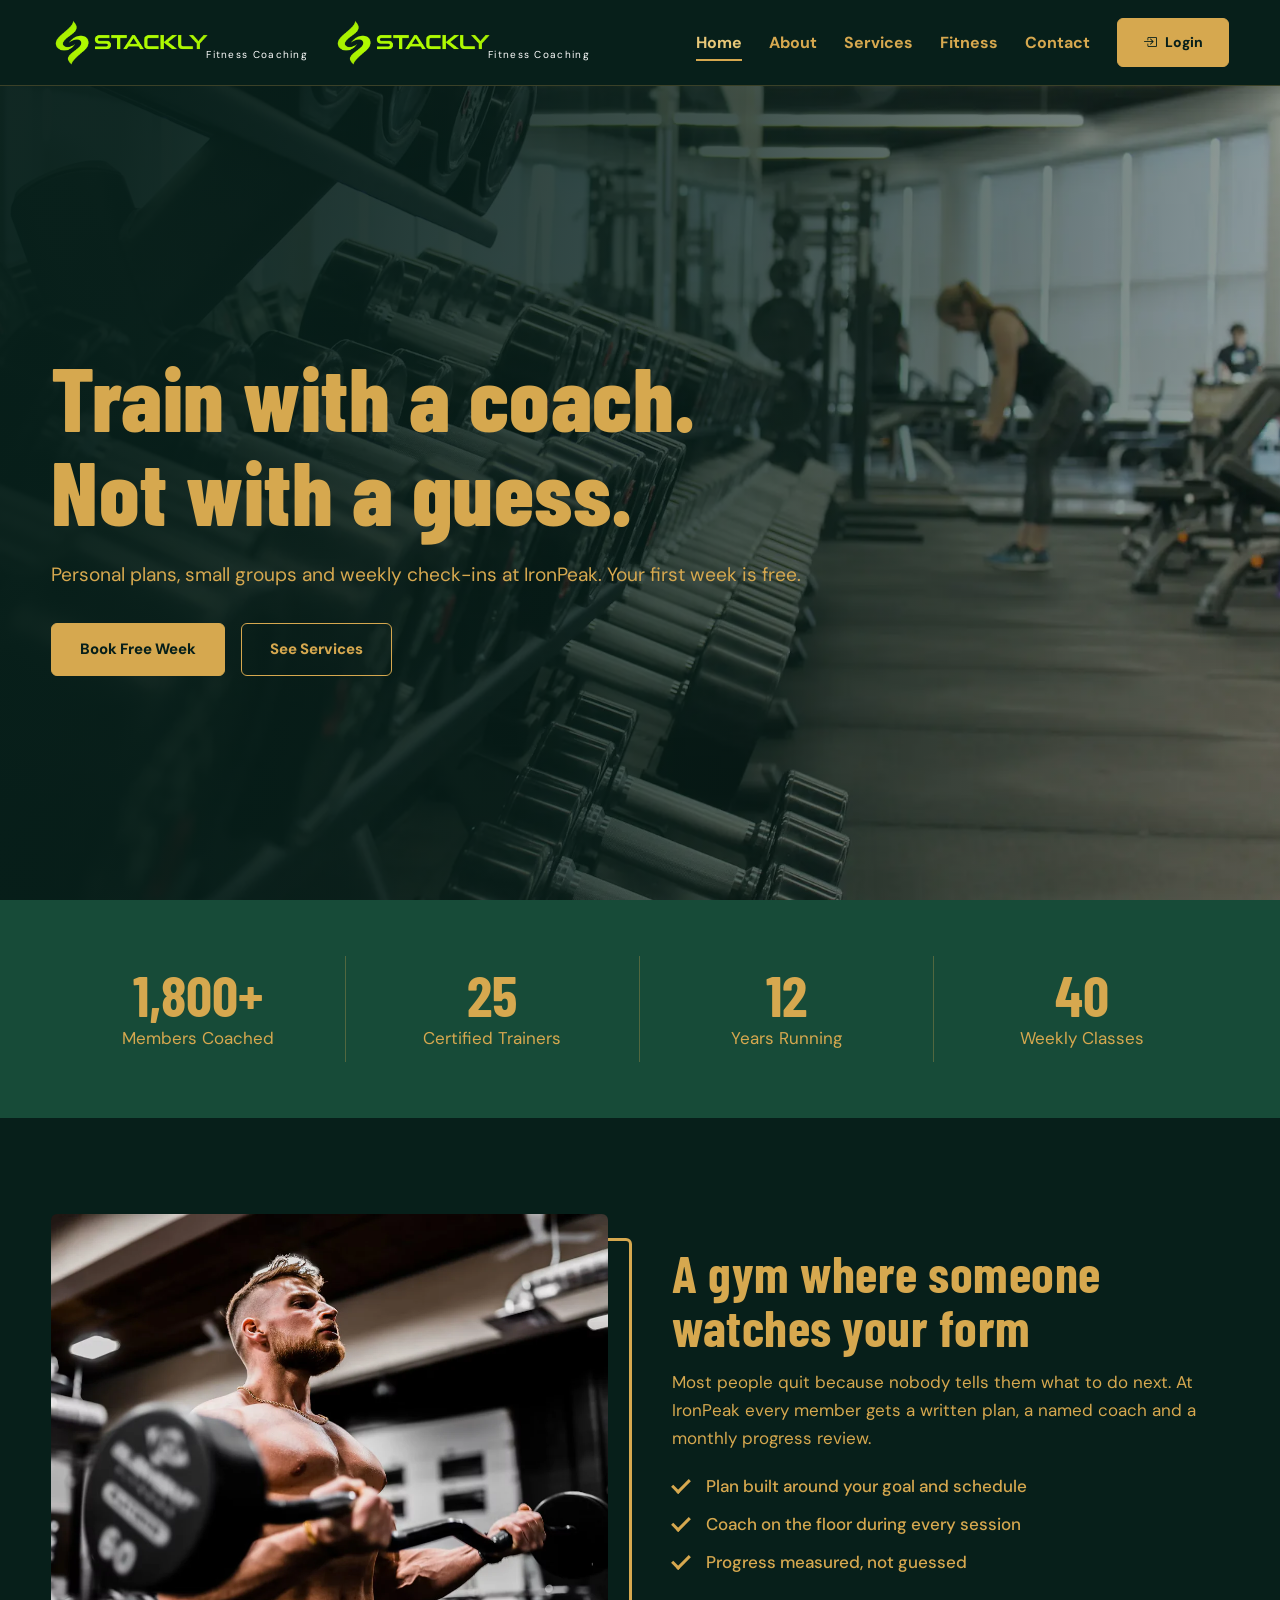
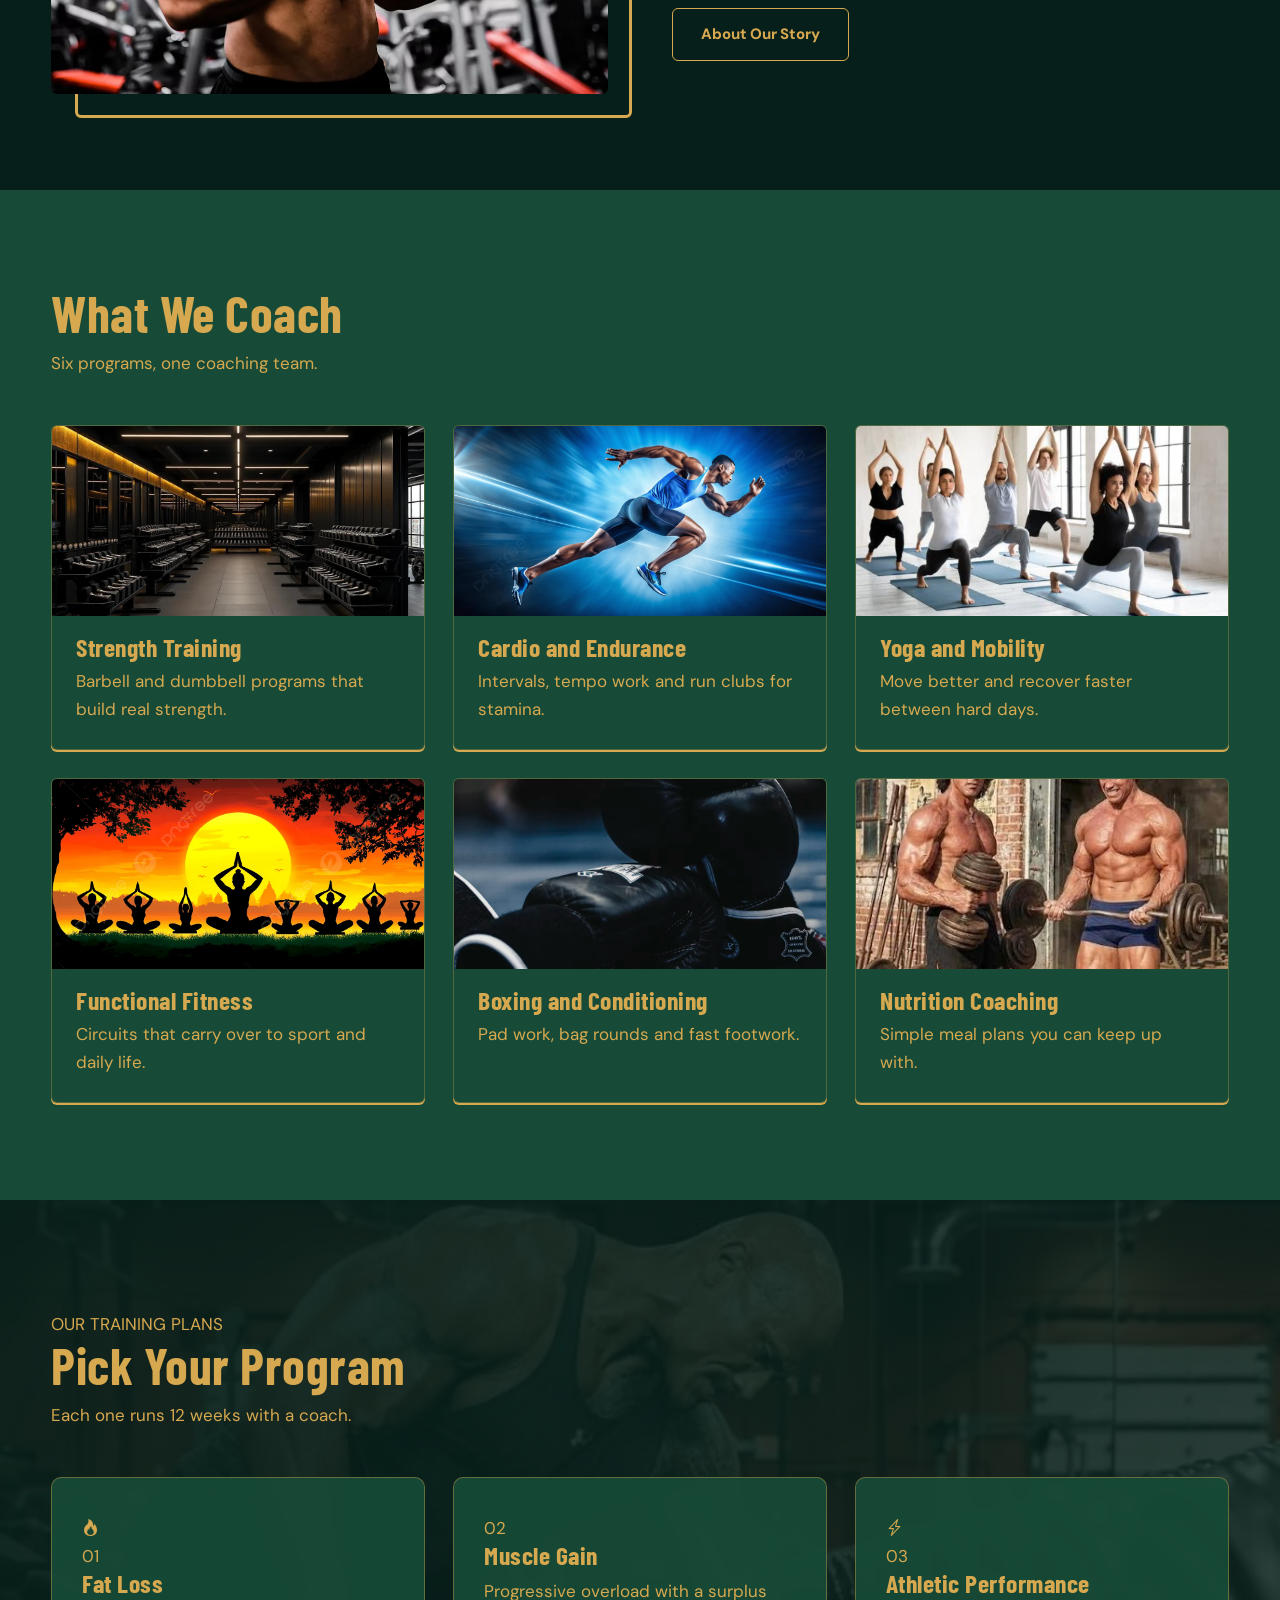
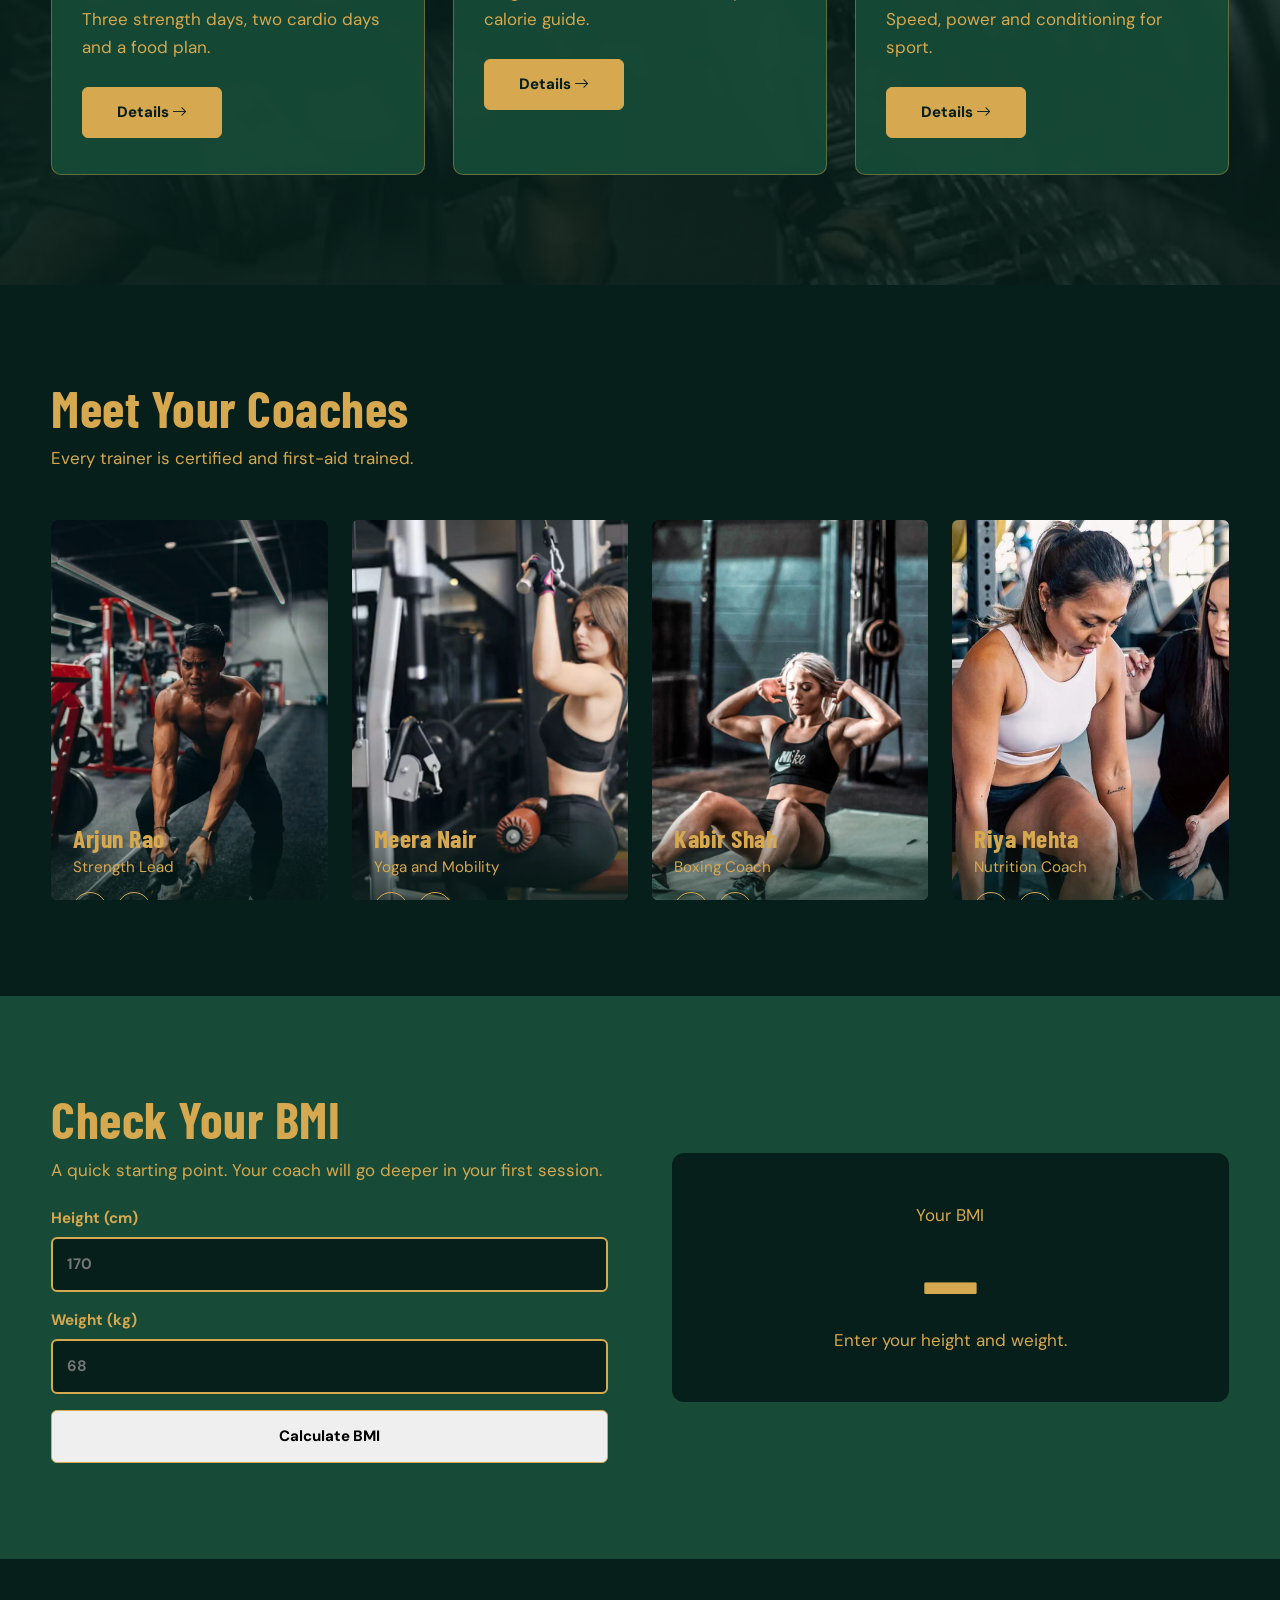
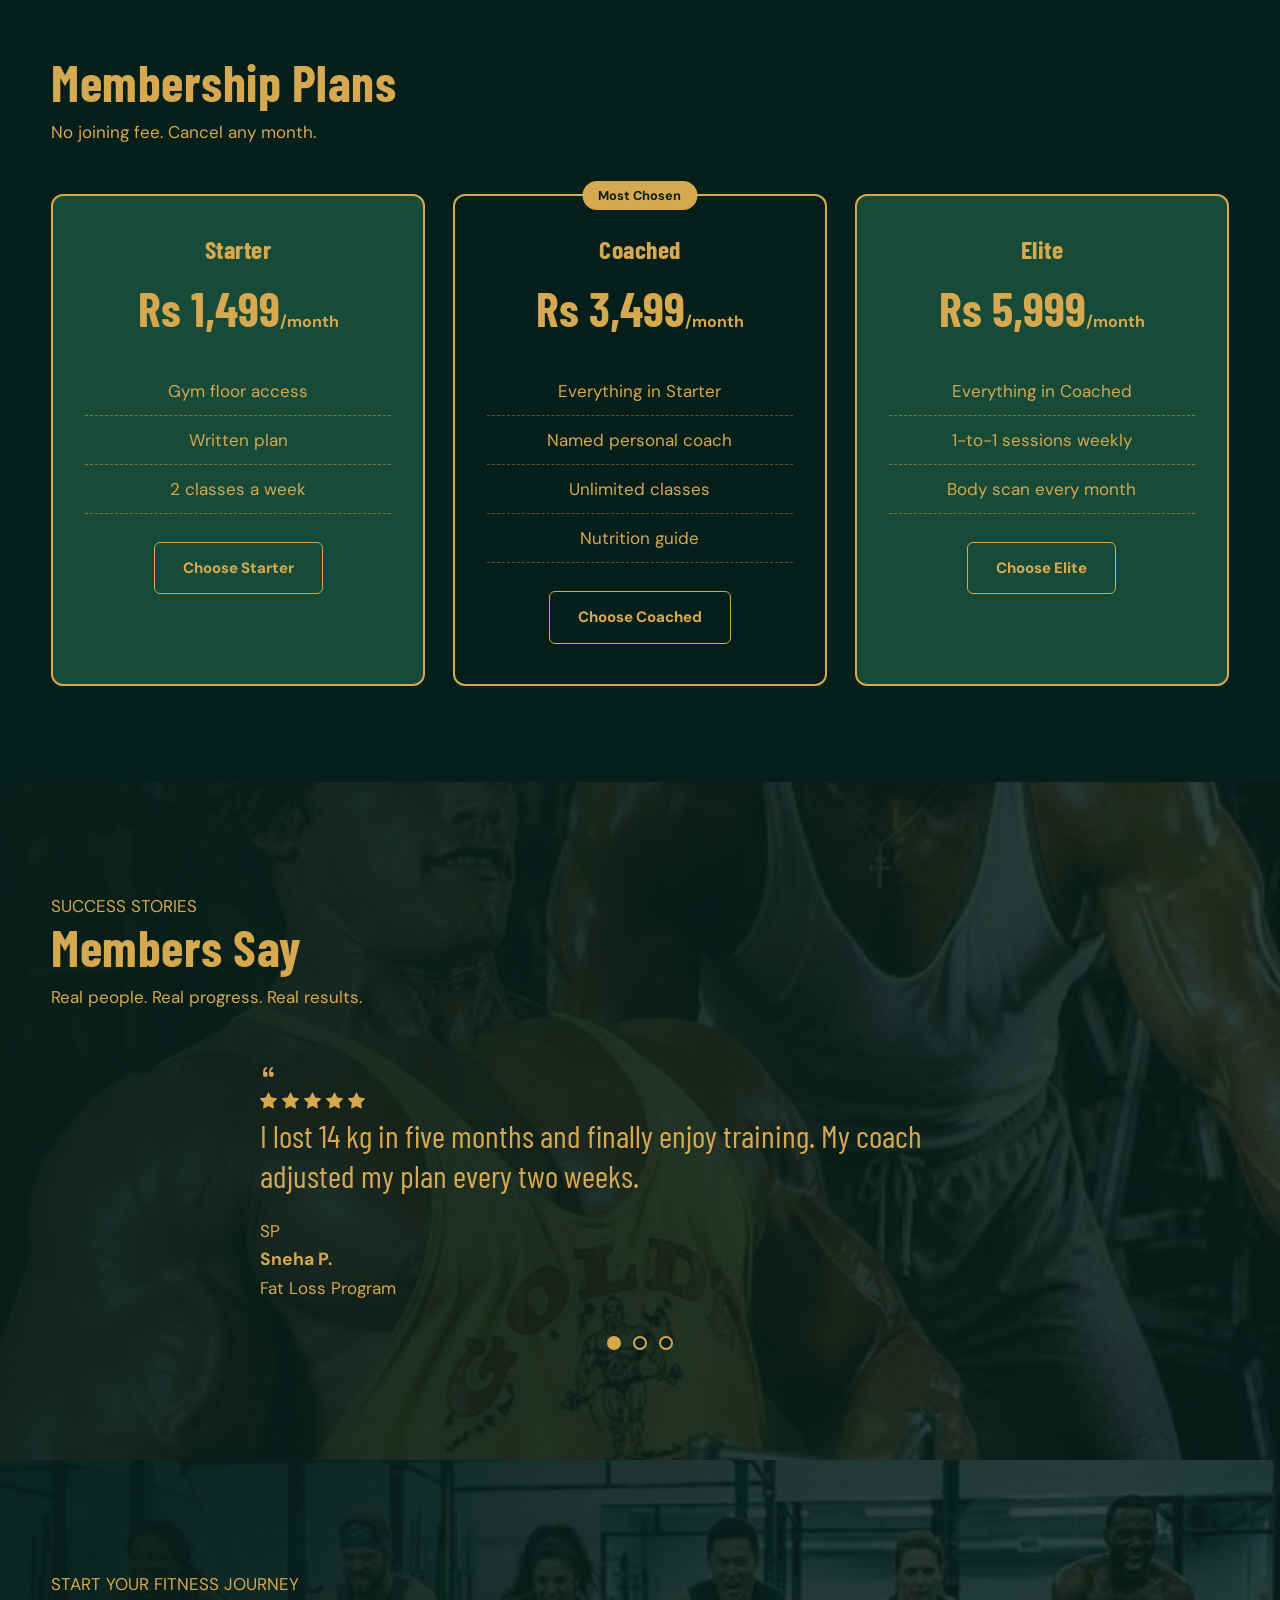
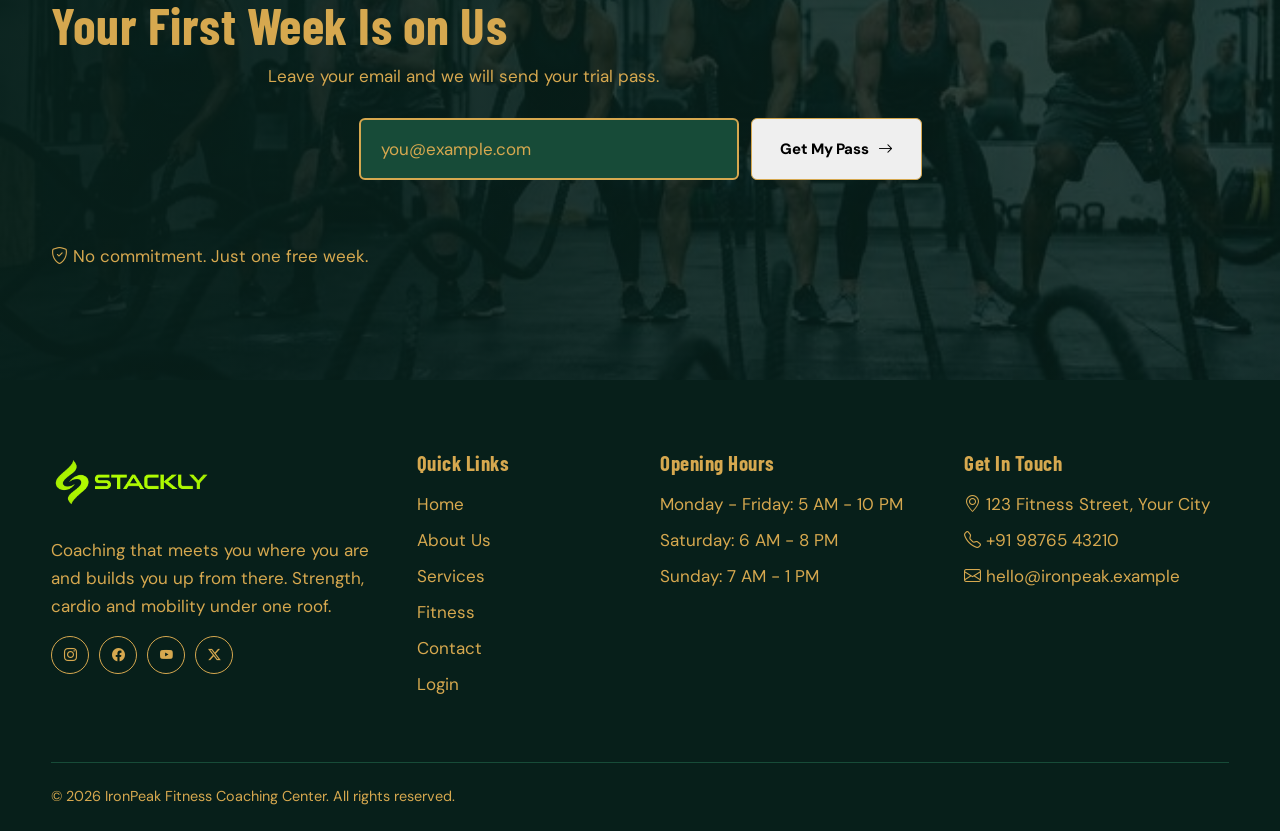
==== index.html @ 0406a581 "Add files via upload" ====
<!DOCTYPE html>
<html lang="en">
<head>
<meta charset="UTF-8">
<meta name="viewport" content="width=device-width, initial-scale=1.0">
<title>Home | IronPeak Fitness Coaching Center</title>
<link rel="preconnect" href="https://fonts.googleapis.com"><link rel="preconnect" href="https://fonts.gstatic.com" crossorigin>
<link href="https://fonts.googleapis.com/css2?family=Barlow+Condensed:wght@600;700;800&family=DM+Sans:wght@400;500;700&display=swap" rel="stylesheet">
<link rel="stylesheet" href="https://unpkg.com/aos@2.3.4/dist/aos.css">
<link rel="stylesheet" href="https://cdn.jsdelivr.net/npm/bootstrap-icons@1.11.3/font/bootstrap-icons.min.css">
<link rel="stylesheet" href="css/style.css">

</head>
<body class="">

<header class="site-header" id="header">
  <div class="container nav-wrap">

    <!-- Logo -->
    <a href="index.html" class="logo">
    <img src="assets/logo img1.webp" alt="IronPeak Logo">

      <small>Fitness Coaching</small>
    </a><a href="index.html" class="logo">
    <img src="assets/logo img1.webp" alt="IronPeak Logo">

      <small>Fitness Coaching</small>
    </a>

    <!-- Navigation Menu -->
    <nav class="main-nav" id="mainNav">
      <ul>
        <li><a href="index.html" class="active">Home</a></li>
        <li><a href="about.html">About</a></li>
        <li><a href="services.html">Services</a></li>
        <li><a href="fitness.html">Fitness</a></li>
        <li><a href="contact.html">Contact</a></li>
    

    <!-- Login Button -->
    <a href="login.html" class="btn btn-solid nav-cta">
      <i class="bi bi-box-arrow-in-right"></i>
      Login
    </a>
 </ul>
    </nav>
    <!-- Mobile Menu Button -->

<button class="burger" id="burger" aria-label="Open menu" aria-expanded="false">
    <span></span>
    <span></span>
    <span></span>
</button>


  </div>
</header>




<main>


<!-- 1. HERO SECTION -->
<section class="hero">
    <div class="container hero-inner">

        <h1 data-aos="fade-right">
            Train with a coach.<br>
            Not with a guess.
        </h1>

        <p data-aos="fade-right" data-aos-delay="150">
            Personal plans, small groups and weekly check-ins at IronPeak.
            Your first week is free.
        </p>

        <div class="btn-row" data-aos="fade-up" data-aos-delay="300">
            <a href="404.html" class="btn btn-solid">Book Free Week</a>
            <a href="services.html" class="btn btn-outline">See Services</a>
        </div>

    </div>
</section>



<!-- 2. STATS SECTION -->
<section class="stats">
    <div class="container stats-grid">

        <div data-aos="zoom-in">
            <b class="count" data-target="1800">0</b>
            <span>Members Coached</span>
        </div>

        <div data-aos="zoom-in" data-aos-delay="100">
            <b class="count" data-target="25">0</b>
            <span>Certified Trainers</span>
        </div>

        <div data-aos="zoom-in" data-aos-delay="200">
            <b class="count" data-target="12">0</b>
            <span>Years Running</span>
        </div>

        <div data-aos="zoom-in" data-aos-delay="300">
            <b class="count" data-target="40">0</b>
            <span>Weekly Classes</span>
        </div>

    </div>
</section>


<!-- 3. INTRO SECTION -->
<section class="intro section">
    <div class="container split">

        <div class="intro-img" data-aos="fade-right">
            <img src="assets/img2.webp"
                 alt="Coach guiding a member through a lift">
        </div>

        <div data-aos="fade-left">
            <h2>A gym where someone watches your form</h2>

            <p>
                Most people quit because nobody tells them what to do next.
                At IronPeak every member gets a written plan, a named coach
                and a monthly progress review.
            </p>

            <ul class="ticks">
                <li>Plan built around your goal and schedule</li>
                <li>Coach on the floor during every session</li>
                <li>Progress measured, not guessed</li>
            </ul>

            <a href="404.html" class="btn btn-pill">About Our Story</a>
        </div>

    </div>
</section>


<!-- 4. SERVICES SECTION -->
<section class="services-home section alt">
    <div class="container">

        <div class="head" data-aos="fade-up">
            <h2>What We Coach</h2>
            <p>Six programs, one coaching team.</p>
        </div>

        <div class="grid-3">

            <article class="svc" data-aos="flip-left">
                <img src="assets/img3.webp"
                     alt="Barbell training">
                <h3>Strength Training</h3>
                <p>Barbell and dumbbell programs that build real strength.</p>
            </article>

            <article class="svc" data-aos="flip-left" data-aos-delay="100">
                <img src="assets/img29.webp"
                     alt="Runner training">
                <h3>Cardio and Endurance</h3>
                <p>Intervals, tempo work and run clubs for stamina.</p>
            </article>

            <article class="svc" data-aos="flip-left" data-aos-delay="200">
                <img src="assets/img30.webp"
                     alt="Yoga class">
                <h3>Yoga and Mobility</h3>
                <p>Move better and recover faster between hard days.</p>
            </article>

            <article class="svc" data-aos="flip-left">
                <img src="assets/img31.webp"
                     alt="Functional training">
                <h3>Functional Fitness</h3>
                <p>Circuits that carry over to sport and daily life.</p>
            </article>

            <article class="svc" data-aos="flip-left" data-aos-delay="100">
                <img src="assets/img25.webp"
                     alt="Boxing training">
                <h3>Boxing and Conditioning</h3>
                <p>Pad work, bag rounds and fast footwork.</p>
            </article>

            <article class="svc" data-aos="flip-left" data-aos-delay="200">
                <img src="assets/img18.webp"
                     alt="Fitness coaching">
                <h3>Nutrition Coaching</h3>
                <p>Simple meal plans you can keep up with.</p>
            </article>

        </div>
    </div>
</section>


<!-- 5. PROGRAMS SECTION -->

<!-- ===== PROGRAMS SECTION ===== -->
<section class="programs section">

    <div class="container">

        <div class="head light" data-aos="fade-up">
            <span class="section-tag">OUR TRAINING PLANS</span>
            <h2>Pick Your Program</h2>
            <p>Each one runs 12 weeks with a coach.</p>
        </div>

        <div class="grid-3">

            <!-- Fat Loss -->
            <div class="glass" data-aos="fade-up">
                <div class="program-icon">
                    <i class="bi bi-fire"></i>
                </div>
                <span class="program-number">01</span>
                <h3>Fat Loss</h3>
                <p>
                    Three strength days, two cardio days and a food plan.
                </p>
                <a href="404.html" class="btn btn-skew">
                    Details <i class="bi bi-arrow-right"></i>
                </a>
            </div>

            <!-- Muscle Gain -->
            <div class="glass" data-aos="fade-up" data-aos-delay="150">
                <div class="program-icon">
                    <i class="bi bi-barbell"></i>
                </div>
                <span class="program-number">02</span>
                <h3>Muscle Gain</h3>
                <p>
                    Progressive overload with a surplus calorie guide.
                </p>
                <a href="404.html" class="btn btn-skew">
                    Details <i class="bi bi-arrow-right"></i>
                </a>
            </div>

            <!-- Athletic Performance -->
            <div class="glass" data-aos="fade-up" data-aos-delay="300">
                <div class="program-icon">
                    <i class="bi bi-lightning-charge"></i>
                </div>
                <span class="program-number">03</span>
                <h3>Athletic Performance</h3>
                <p>
                    Speed, power and conditioning for sport.
                </p>
                <a href="404.html" class="btn btn-skew">
                    Details <i class="bi bi-arrow-right"></i>
                </a>
            </div>

        </div>
    </div>
</section>



<!-- 6. TRAINERS SECTION -->
<section class="trainers section">
    <div class="container">

        <div class="head" data-aos="fade-up">
            <h2>Meet Your Coaches</h2>
            <p>Every trainer is certified and first-aid trained.</p>
        </div>

        <div class="grid-4">

            <div class="trainer" data-aos="zoom-in-up">
                <img src="assets/img26.webp"
                     alt="Coach Arjun">
                <div class="t-info">
                    <h3>Arjun Rao</h3>
                    <span>Strength Lead</span>
                    <div class="t-soc">
                        <a href="404.html" aria-label="Arjun Instagram">IG</a>
                        <a href="404.html" aria-label="Arjun Facebook">FB</a>
                    </div>
                </div>
            </div>

            <div class="trainer" data-aos="zoom-in-up" data-aos-delay="100">
                <img src="assets/img27.webp"
                     alt="Coach Meera">
                <div class="t-info">
                    <h3>Meera Nair</h3>
                    <span>Yoga and Mobility</span>
                    <div class="t-soc">
                        <a href="404.html" aria-label="Meera Instagram">IG</a>
                        <a href="404.html" aria-label="Meera Facebook">FB</a>
                    </div>
                </div>
            </div>

            <div class="trainer" data-aos="zoom-in-up" data-aos-delay="200">
                <img src="assets/img28.webp"
                     alt="Coach Kabir">
                <div class="t-info">
                    <h3>Kabir Shah</h3>
                    <span>Boxing Coach</span>
                    <div class="t-soc">
                        <a href="404.html" aria-label="Kabir Instagram">IG</a>
                        <a href="404.html" aria-label="Kabir Facebook">FB</a>
                    </div>
                </div>
            </div>

            <div class="trainer" data-aos="zoom-in-up" data-aos-delay="300">
                <img src="assets/img5.webp"
                     alt="Coach Riya">
                <div class="t-info">
                    <h3>Riya Mehta</h3>
                    <span>Nutrition Coach</span>
                    <div class="t-soc">
                        <a href="404.html" aria-label="Riya Instagram">IG</a>
                        <a href="404.html" aria-label="Riya Facebook">FB</a>
                    </div>
                </div>
            </div>

        </div>
    </div>
</section>


<!-- 7. BMI CALCULATOR -->
<section class="bmi section">
    <div class="container split">

        <div data-aos="fade-right">
            <h2>Check Your BMI</h2>
            <p>
                A quick starting point. Your coach will go deeper
                in your first session.
            </p>

            <form id="bmiForm" class="bmi-form" novalidate>

                <label for="bmiH">
                    Height (cm)
                    <input type="number" id="bmiH"
                           min="100" max="230"
                           placeholder="170" required>
                </label>

                <label for="bmiW">
                    Weight (kg)
                    <input type="number" id="bmiW"
                           min="25" max="250"
                           placeholder="68" required>
                </label>

                <button type="submit" class="btn btn-dark">
                    Calculate BMI
                </button>

            </form>
        </div>

        <div class="bmi-result" data-aos="fade-left">
            <p>Your BMI</p>
            <strong id="bmiVal">--</strong>
            <span id="bmiTxt">Enter your height and weight.</span>
        </div>

    </div>
</section>


<!-- 8. PRICING SECTION -->
<section class="pricing section">
    <div class="container">

        <div class="head" data-aos="fade-up">
            <h2>Membership Plans</h2>
            <p>No joining fee. Cancel any month.</p>
        </div>

        <div class="grid-3 price-grid">

            <div class="plan" data-aos="fade-up">
                <h3>Starter</h3>
                <div class="price">Rs 1,499<small>/month</small></div>

                <ul>
                    <li>Gym floor access</li>
                    <li>Written plan</li>
                    <li>2 classes a week</li>
                </ul>

                <a href="404.html" class="btn btn-outline-dark">
                    Choose Starter
                </a>
            </div>

            <div class="plan featured" data-aos="fade-up" data-aos-delay="150">
                <span class="badge">Most Chosen</span>
                <h3>Coached</h3>
                <div class="price">Rs 3,499<small>/month</small></div>

                <ul>
                    <li>Everything in Starter</li>
                    <li>Named personal coach</li>
                    <li>Unlimited classes</li>
                    <li>Nutrition guide</li>
                </ul>

                <a href="404.html" class="btn btn-3d">
                    Choose Coached
                </a>
            </div>

            <div class="plan" data-aos="fade-up" data-aos-delay="300">
                <h3>Elite</h3>
                <div class="price">Rs 5,999<small>/month</small></div>

                <ul>
                    <li>Everything in Coached</li>
                    <li>1-to-1 sessions weekly</li>
                    <li>Body scan every month</li>
                </ul>

                <a href="404.html" class="btn btn-outline-dark">
                    Choose Elite
                </a>
            </div>

        </div>
    </div>
</section>


<!-- 9. TESTIMONIALS SECTION -->


<section class="testi section">

    <div class="container">

        <div class="head light" data-aos="fade-up">
            <span class="section-tag">SUCCESS STORIES</span>
            <h2>Members Say</h2>
            <p>Real people. Real progress. Real results.</p>
        </div>

        <div class="slider" id="slider" data-aos="fade-up">

            <!-- Slide 1 -->
            <div class="slide active">
                <div class="quote-icon">
                    <i class="bi bi-quote"></i>
                </div>

                <div class="stars">
                    <i class="bi bi-star-fill"></i>
                    <i class="bi bi-star-fill"></i>
                    <i class="bi bi-star-fill"></i>
                    <i class="bi bi-star-fill"></i>
                    <i class="bi bi-star-fill"></i>
                </div>

                <p>
                    I lost 14 kg in five months and finally enjoy training.
                    My coach adjusted my plan every two weeks.
                </p>

                <div class="member-info">
                    <div class="member-avatar">SP</div>
                    <div>
                        <b>Sneha P.</b>
                        <span>Fat Loss Program</span>
                    </div>
                </div>
            </div>

            <!-- Slide 2 -->
            <div class="slide">
                <div class="quote-icon">
                    <i class="bi bi-quote"></i>
                </div>

                <div class="stars">
                    <i class="bi bi-star-fill"></i>
                    <i class="bi bi-star-fill"></i>
                    <i class="bi bi-star-fill"></i>
                    <i class="bi bi-star-fill"></i>
                    <i class="bi bi-star-fill"></i>
                </div>

                <p>
                    Deadlift from 60 to 140 kg in a year.
                    The form checks made the difference.
                </p>

                <div class="member-info">
                    <div class="member-avatar">RK</div>
                    <div>
                        <b>Rahul K.</b>
                        <span>Strength Program</span>
                    </div>
                </div>
            </div>

            <!-- Slide 3 -->
            <div class="slide">
                <div class="quote-icon">
                    <i class="bi bi-quote"></i>
                </div>

                <div class="stars">
                    <i class="bi bi-star-fill"></i>
                    <i class="bi bi-star-fill"></i>
                    <i class="bi bi-star-fill"></i>
                    <i class="bi bi-star-fill"></i>
                    <i class="bi bi-star-fill"></i>
                </div>

                <p>
                    The mobility classes fixed my back pain.
                    I sit at a desk all day and feel better than ever.
                </p>

                <div class="member-info">
                    <div class="member-avatar">AD</div>
                    <div>
                        <b>Anita D.</b>
                        <span>Yoga and Mobility</span>
                    </div>
                </div>
            </div>

            <!-- Slider Dots -->
            <div class="dots" id="dots">
                <button class="on" aria-label="Slide 1"></button>
                <button aria-label="Slide 2"></button>
                <button aria-label="Slide 3"></button>
            </div>

        </div>
    </div>
</section>


<!-- 10. CTA / FREE TRIAL SECTION -->

<!-- ===== FREE TRIAL CTA SECTION ===== -->
<section class="cta section" id="trial">

    <div class="container">

        <div class="cta-box" data-aos="zoom-in">

            <span class="cta-tag">START YOUR FITNESS JOURNEY</span>

            <h2>Your First Week Is on Us</h2>

            <p>
                Leave your email and we will send your trial pass.
            </p>

            <form id="ctaForm" class="cta-form" novalidate>

                <input
                    type="email"
                    id="ctaMail"
                    placeholder="you@example.com"
                    required
                    aria-label="Email">

                <button class="btn btn-glow" type="submit">
                    Get My Pass
                    <i class="bi bi-arrow-right"></i>
                </button>

            </form>

            <p class="form-msg" id="ctaMsg" role="status"></p>

            <div class="cta-note">
                <i class="bi bi-shield-check"></i>
                No commitment. Just one free week.
            </div>

        </div>

    </div>

</section>


</main>

<!-- ================= FOOTER ================= -->

<footer class="site-footer">
    <div class="container footer-grid">

        <div class="footer-about">
            <a href="index.html" class="logo">
                <img src="assets/logo img1.webp" alt="IronPeak Fitness Logo">
            </a>

            <p>
                Coaching that meets you where you are and builds you up
                from there. Strength, cardio and mobility under one roof.
            </p>

            <div class="socials">
                <a href="404.html" aria-label="Instagram"><i class="bi bi-instagram"></i></a>
                <a href="404.html" aria-label="Facebook"><i class="bi bi-facebook"></i></a>
                <a href="404.html" aria-label="YouTube"><i class="bi bi-youtube"></i></a>
                <a href="404.html" aria-label="X"><i class="bi bi-twitter-x"></i></a>
            </div>
        </div>

        <div class="footer-links">
            <h4>Quick Links</h4>
            <ul>
                <li><a href="index.html">Home</a></li>
                <li><a href="about.html">About Us</a></li>
                <li><a href="services.html">Services</a></li>
                <li><a href="fitness.html">Fitness</a></li>
                <li><a href="contact.html">Contact</a></li>
                <li><a href="login.html">Login</a></li>
            </ul>
        </div>

        <div class="footer-hours">
            <h4>Opening Hours</h4>
            <ul>
                <li>Monday - Friday: 5 AM - 10 PM</li>
                <li>Saturday: 6 AM - 8 PM</li>
                <li>Sunday: 7 AM - 1 PM</li>
            </ul>
        </div>

        <div class="footer-contact">
            <h4>Get In Touch</h4>
            <ul>
                <li><i class="bi bi-geo-alt"></i> 123 Fitness Street, Your City</li>
                <li><i class="bi bi-telephone"></i> +91 98765 43210</li>
                <li><i class="bi bi-envelope"></i> hello@ironpeak.example</li>
            </ul>
        </div>

    </div>

    <div class="container footer-bottom">
        <p>
            &copy; <span id="year"></span>
            IronPeak Fitness Coaching Center. All rights reserved.
        </p>
    </div>
</footer>


<!-- BACK TO TOP -->
<button class="to-top" id="toTop" aria-label="Back to top">
    <i class="bi bi-arrow-up"></i>
</button>


<!-- AOS -->
<script src="https://unpkg.com/aos@2.3.4/dist/aos.js"></script>

<!-- JavaScript -->
<script src="js/script.js"></script>

</body>
</html>
---- css/style.css ----
/* =====================================================
   IRONPEAK FITNESS COACHING
   DARK GREEN + GREEN + GOLD THEME
   COMPLETE RESPONSIVE CSS
===================================================== */

/* ===== 01. ROOT VARIABLES ===== */

:root {
    --dark: #071F1A;
    --green: #174B38;
    --gold: #D6A84F;

    --gold-light: #E7C778;
    --dark-green: #0B2D23;

    --r: 6px;
    --container: 1180px;
}

* {
    margin: 0;
    padding: 0;
    box-sizing: border-box;
}

html {
    scroll-behavior: smooth;
    scroll-padding-top: 90px;
}

body {
    font-family: 'DM Sans', system-ui, sans-serif;
    color: var(--gold);
    background: var(--dark);
    line-height: 1.65;
    font-size: 17px;
    overflow-x: hidden;
}

img {
    max-width: 100%;
    display: block;
}

a {
    color: inherit;
    text-decoration: none;
}

ul {
    list-style: none;
}

button,
input,
select,
textarea {
    font: inherit;
}

button {
    cursor: pointer;
}

h1, h2, h3, h4 {
    font-family: 'Barlow Condensed', sans-serif;
    line-height: 1.05;
    letter-spacing: .5px;
    color: var(--gold);
}

h1 {
    font-size: clamp(2.8rem, 7vw, 5.6rem);
    font-weight: 800;
}

h2 {
    font-size: clamp(2.1rem, 4vw, 3.2rem);
    font-weight: 700;
    margin-bottom: .6rem;
}

h3 {
    font-size: 1.6rem;
    font-weight: 700;
    margin-bottom: .4rem;
}

p {
    max-width: 62ch;
}

:focus-visible {
    outline: 3px solid var(--gold);
    outline-offset: 3px;
}

/* ===== 02. COMMON CLASSES ===== */

.container {
    width: min(var(--container), 92%);
    margin-inline: auto;
}

.narrow {
    width: min(820px, 92%);
    margin-inline: auto;
}

.center {
    text-align: center;
}

.center p {
    margin-inline: auto;
}

.section {
    padding: 96px 0;
}

.alt {
    background: var(--green);
}

.head {
    margin-bottom: 48px;
}

.head p {
    color: var(--gold);
}

.head.light h2,
.head.light p {
    color: var(--gold);
}

.split {
    display: grid;
    grid-template-columns: 1fr 1fr;
    gap: 64px;
    align-items: center;
}

.grid-3 {
    display: grid;
    grid-template-columns: repeat(3, 1fr);
    gap: 28px;
}

.grid-4 {
    display: grid;
    grid-template-columns: repeat(4, 1fr);
    gap: 24px;
}

.btn-row {
    display: flex;
    gap: 16px;
    flex-wrap: wrap;
    margin-top: 32px;
}

.btn-row.center {
    justify-content: center;
}

/* ===== 03. BUTTONS ===== */

.btn {
    display: inline-flex;
    justify-content: center;
    align-items: center;
    gap: 9px;
    padding: 13px 28px;
    border: 1px solid var(--gold);
    border-radius: var(--r);
    font-size: 15px;
    font-weight: 800;
    transition: .3s ease;
    cursor: pointer;
}

.btn-solid {
    background: var(--gold);
    color: var(--dark);
}

.btn-solid:hover {
    background: transparent;
    color: var(--gold);
    transform: translateY(-3px);
}

.btn-outline {
    background: transparent;
    color: var(--gold);
}

.btn-outline:hover {
    background: var(--gold);
    color: var(--dark);
    transform: translateY(-3px);
}

.btn-skew {
    display: inline-block;
    padding: 12px 30px;
    background: var(--gold);
    color: var(--dark);
    border-radius: var(--r);
    font-weight: 800;
    transition: .3s;
}

.btn-skew:hover {
    background: var(--gold-light);
    transform: translateY(-3px);
}

/* =====================================================
   04. HEADER
===================================================== */

.site-header {
    width: 100%;
    position: fixed;
    top: 0;
    left: 0;
    z-index: 1000;
    background: var(--dark);
    border-bottom: 1px solid rgba(214, 168, 79, .25);
    transition: .3s ease;
}

.site-header.scrolled {
    background: var(--dark);
    box-shadow: 0 5px 25px rgba(0, 0, 0, .35);
}

.nav-wrap {
    min-height: 85px;
    display: flex;
    align-items: center;
    justify-content: space-between;
    gap: 25px;
}

/* LOGO */
.logo {
    display: inline-flex;
    align-items: center;
    text-decoration: none;
}

.logo img {
    width: 160px;
    height: 60px;
    object-fit: contain;
    display: block;
}

.logo small {
    display: block;
    margin-left: -5px;
    margin-top: 25px;
    color: white;
    font-size: 10px;
    letter-spacing: 1.3px;
}

/* NAVIGATION */

.main-nav {
    margin-left: auto;
}

.main-nav ul {
    display: flex;
    align-items: center;
    gap: 27px;
    margin: 0;
    padding: 0;
}

.main-nav ul li a {
    position: relative;
    color: var(--gold);
    font-size: 16px;
    font-weight: 700;
    transition: .3s ease;
}

.main-nav ul li a:hover,
.main-nav ul li a.active {
    color: var(--gold-light);
}

.main-nav ul li a::after {
    content: "";
    position: absolute;
    left: 0;
    bottom: -8px;
    width: 0;
    height: 2px;
    background: var(--gold);
    transition: .3s;
}

.main-nav ul li a:hover::after,
.main-nav ul li a.active::after {
    width: 100%;
}

/* HEADER LOGIN */

.nav-cta {
    display: inline-flex !important;
    justify-content: center;
    align-items: center;
    gap: 8px;
    padding: 12px 25px;
    background: var(--gold);
    color: var(--dark) !important;
    border: 1px solid var(--gold);
    border-radius: var(--r);
    font-size: 14px;
    font-weight: 800;
    white-space: nowrap;
    transition: .3s;
    flex-shrink: 0;
}

.nav-cta:hover {
    background: transparent;
    color: var(--gold) !important;
    transform: translateY(-3px);
}

/* BURGER */

.burger {
    display: none;
    width: 42px;
    height: 42px;
    padding: 9px;
    background: transparent;
    border: 1px solid var(--gold);
    color: var(--gold);
    border-radius: 5px;
    flex-shrink: 0;
    cursor: pointer;
}

.burger span {
    display: block;
    width: 100%;
    height: 2px;
    margin: 5px 0;
    background: var(--gold);
    transition: .3s ease;
}

.burger.active span:nth-child(1) {
    transform: translateY(7px) rotate(45deg);
}

.burger.active span:nth-child(2) {
    opacity: 0;
}

.burger.active span:nth-child(3) {
    transform: translateY(-7px) rotate(-45deg);
}

@media (max-width: 820px) {
    .burger {
        display: block;
    }
}


/* ===== HERO SECTION WITH BACKGROUND IMAGE ===== */

.hero {
    min-height: 100vh;
    display: flex;
    align-items: center;
    position: relative;
    overflow: hidden;

    background:
        linear-gradient(
            100deg,
            rgba(7, 31, 26, 0.96) 10%,
            rgba(7, 31, 26, 0.75) 55%,
            rgba(7, 31, 26, 0.35) 100%
        ),
        url("../assets/img22.webp") center/cover no-repeat;

    color: var(--gold);
    padding: 120px 0 80px;
}

.hero-inner {
    padding-top: 85px;
}

.hero h1 {
    max-width: 850px;
}

.hero p {
    font-size: 1.2rem;
    margin-top: 22px;
    color: var(--gold);
}

/* =====================================================
   06. STATS
===================================================== */

.stats {
    background: var(--green);
    color: var(--gold);
    padding: 56px 0;
}

.stats-grid {
    display: grid;
    grid-template-columns: repeat(4, 1fr);
    text-align: center;
}

.stats-grid > div {
    padding: 10px;
    border-right: 1px solid rgba(214, 168, 79, .3);
}

.stats-grid > div:last-child {
    border: 0;
}

.stats b {
    display: block;
    font-family: 'Barlow Condensed', sans-serif;
    font-size: 3.6rem;
    color: var(--gold);
    line-height: 1;
}

.stats span {
    color: var(--gold);
}

/* =====================================================
   07. INTRO
===================================================== */

.intro-img {
    position: relative;
}

.intro-img::before {
    content: "";
    position: absolute;
    inset: 24px -24px -24px 24px;
    border: 3px solid var(--gold);
    border-radius: var(--r);
    z-index: 0;
}

.intro-img img {
    position: relative;
    z-index: 1;
    width: 100%;
    height: 480px;
    object-fit: cover;
    border-radius: var(--r);
    background: var(--green);
}

.intro p {
    color: var(--gold);
    margin: 14px 0;
}

.ticks {
    margin: 20px 0 32px;
}

.ticks li {
    position: relative;
    padding-left: 34px;
    margin-bottom: 10px;
    font-weight: 500;
}

.ticks li::before {
    content: "";
    position: absolute;
    left: 0;
    top: 7px;
    width: 18px;
    height: 10px;
    border-left: 3px solid var(--gold);
    border-bottom: 3px solid var(--gold);
    transform: rotate(-45deg);
}

/* =====================================================
   08. SERVICES
===================================================== */

.svc {
    background: var(--green);
    border-radius: var(--r);
    overflow: hidden;
    padding-bottom: 26px;
    border: 1px solid rgba(214, 168, 79, .3);
    box-shadow: 0 2px 0 var(--gold);
    transition: .3s;
}

.svc:hover {
    transform: translateY(-8px);
    box-shadow: 0 2px 0 var(--gold),
                0 16px 30px rgba(0, 0, 0, .3);
}

.svc img {
    width: 100%;
    height: 190px;
    object-fit: cover;
    margin-bottom: 18px;
    background: var(--dark);
}

.svc h3,
.svc p {
    padding: 0 24px;
}

.svc p {
    color: var(--gold);
}

/* =====================================================
   09. PROGRAMS
===================================================== */

.programs {
    position: relative;
    isolation: isolate;
    overflow: hidden;
    padding: 110px 0;
    background:
        linear-gradient(
            110deg,
            rgba(7, 31, 26, 0.96),
            rgba(7, 31, 26, 0.82)
        ),
        url("../assets/img14.webp") center/cover no-repeat;
}

.glass {
    padding: 36px 30px;
    background: rgba(23, 75, 56, .92);
    border: 1px solid rgba(214, 168, 79, .4);
    backdrop-filter: blur(6px);
    border-radius: 10px;
    color: var(--gold);
}

.glass p {
    margin: 8px 0 26px;
    color: var(--gold);
}

.glass .btn-skew {
    padding: 12px 34px;
}

/* =====================================================
   10. TRAINERS
===================================================== */

.trainer {
    position: relative;
    height: 380px;
    overflow: hidden;
    border-radius: var(--r);
    background: var(--green);
}

.trainer img {
    width: 100%;
    height: 100%;
    object-fit: cover;
    transition: transform .5s;
}

.trainer:hover img {
    transform: scale(1.08);
}

.t-info {
    position: absolute;
    inset: auto 0 0 0;
    padding: 22px;
    color: var(--gold);
    background: linear-gradient(
        transparent,
        rgba(7, 31, 26, .98)
    );
    transform: translateY(48px);
    transition: .4s;
}

.trainer:hover .t-info {
    transform: translateY(0);
}

.t-info h3 {
    margin: 0;
}

.t-info span {
    color: var(--gold);
    font-size: .95rem;
}

.t-soc {
    display: flex;
    gap: 10px;
    margin-top: 12px;
}

.t-soc a {
    width: 34px;
    height: 34px;
    display: grid;
    place-items: center;
    border: 1px solid var(--gold);
    border-radius: 50%;
    font-size: .75rem;
    font-weight: 700;
}

.t-soc a:hover {
    background: var(--gold);
    color: var(--dark);
}

/* =====================================================
   11. BMI
===================================================== */

.bmi {
    background: var(--green);
    color: var(--gold);
}

.bmi p {
    margin-bottom: 22px;
}

.bmi-form {
    display: grid;
    gap: 16px;
}

.bmi-form label {
    display: grid;
    gap: 6px;
    font-weight: 700;
    font-size: .95rem;
    color: var(--gold);
}

.bmi-form input,
.bmi-form select {
    width: 100%;
    padding: 13px 14px;
    border: 2px solid var(--gold);
    border-radius: var(--r);
    background: var(--dark);
    color: var(--gold);
}

.bmi-result {
    padding: 48px;
    background: var(--dark);
    color: var(--gold);
    text-align: center;
    border-radius: 12px;
}

.bmi-result p {
    margin: 0 auto;
    color: var(--gold);
}

.bmi-result strong {
    display: block;
    font-family: 'Barlow Condensed', sans-serif;
    font-size: 6rem;
    color: var(--gold);
    line-height: 1;
}

.bmi-result.dark {
    background: var(--green);
}

/* =====================================================
   12. PRICING
===================================================== */

.plan {
    position: relative;
    padding: 40px 32px;
    background: var(--green);
    border: 2px solid var(--gold);
    border-radius: 12px;
    text-align: center;
    color: var(--gold);
}

.plan .price {
    margin: 6px 0 18px;
    font-family: 'Barlow Condensed', sans-serif;
    font-size: 3rem;
    font-weight: 700;
    color: var(--gold);
}

.plan .price small {
    font-family: 'DM Sans', sans-serif;
    font-size: 1rem;
}

.plan li {
    padding: 10px 0;
    border-bottom: 1px dashed rgba(214, 168, 79, .5);
}

.plan .btn {
    margin-top: 28px;
}

.plan.featured {
    background: var(--dark);
    border-color: var(--gold);
    transform: scale(1.05);
}

.plan.featured .price {
    color: var(--gold);
}

.plan.featured li {
    border-color: rgba(214, 168, 79, .4);
}

.badge {
    position: absolute;
    top: -15px;
    left: 50%;
    transform: translateX(-50%);
    padding: 4px 16px;
    background: var(--gold);
    color: var(--dark);
    font-weight: 700;
    font-size: .8rem;
    border-radius: 50px;
}

/* =====================================================
   13. TESTIMONIALS
===================================================== */
.testi {
    position: relative;
    isolation: isolate;
    overflow: hidden;
    padding: 110px 0;

    background:
        linear-gradient(
            110deg,
            rgba(7, 31, 26, 0.96),
            rgba(7, 31, 26, 0.82)
        ),
        url("../assets/img19.webp") center/cover no-repeat;
}
.slider {
    position: relative;
    max-width: 760px;
    min-height: 250px;
    margin: auto;
}

.slide {
    position: absolute;
    inset: 0 0 auto 0;
    opacity: 0;
    transition: opacity .7s;
    pointer-events: none;
}

.slide.active {
    position: relative;
    opacity: 1;
    pointer-events: auto;
}

.slide p {
    max-width: none;
    margin: 0 auto 22px;
    font-family: 'Barlow Condensed', sans-serif;
    font-size: 2rem;
    line-height: 1.25;
}

.slide b {
    display: block;
    color: var(--gold);
    font-size: 1.1rem;
}

.slide span {
    color: var(--gold);
}

.dots {
    display: flex;
    gap: 12px;
    justify-content: center;
    margin-top: 34px;
}

.dots button {
    width: 14px;
    height: 14px;
    background: var(--dark);
    border: 2px solid var(--gold);
    border-radius: 50%;
    cursor: pointer;
}

.dots button.on {
    background: var(--gold);
}

/* =====================================================
   14. CTA
===================================================== */

/* ===== FREE TRIAL CTA SECTION ===== */

.cta {
    position: relative;
    isolation: isolate;
    overflow: hidden;
    padding: 110px 0;

    background:
        linear-gradient(
            110deg,
            rgba(7, 31, 26, 0.96),
            rgba(7, 31, 26, 0.78)
        ),
        url("../assets/img17.webp") center/cover no-repeat;
}
.cta-box p {
    margin: 10px auto 28px;
}

.cta-form {
    display: flex;
    gap: 12px;
    justify-content: center;
    flex-wrap: wrap;
}

.cta-form input {
    width: min(380px, 100%);
    padding: 15px 20px;
    background: var(--green);
    color: var(--gold);
    border: 2px solid var(--gold);
    border-radius: var(--r);
}

.cta-form input::placeholder {
    color: var(--gold);
}

.form-msg {
    min-height: 1.4em;
    margin: 16px auto 0;
    font-weight: 700;
}

.form-msg.ok,
.form-msg.bad {
    color: var(--gold);
}

/* =====================================================
   15. FOOTER
===================================================== */

.site-footer {
    padding-top: 72px;
    background: var(--dark);
    color: var(--gold);
}

.footer-grid {
    display: grid;
    grid-template-columns: 1.6fr 1fr 1.3fr 1.3fr;
    gap: 40px;
}

.site-footer h4 {
    margin-bottom: 16px;
    color: var(--gold);
    font-size: 1.3rem;
}

.site-footer li {
    margin-bottom: 8px;
}

.site-footer li a {
    transition: .3s;
}

.site-footer li a:hover {
    color: var(--gold-light);
}

.site-footer p {
    margin: 16px 0;
}

.socials {
    display: flex;
    gap: 10px;
}

.socials a {
    width: 38px;
    height: 38px;
    display: grid;
    place-items: center;
    border: 1px solid var(--gold);
    border-radius: 50%;
    font-size: .8rem;
    font-weight: 700;
    transition: .3s;
}

.socials a:hover {
    background: var(--gold);
    color: var(--dark);
}

.footer-bottom {
    margin-top: 56px;
    padding: 22px 0;
    border-top: 1px solid var(--green);
    font-size: .9rem;
}

.footer-bottom p {
    max-width: none;
    margin: 0;
}

/* BACK TO TOP */

.to-top {
    position: fixed;
    right: 22px;
    bottom: 22px;
    z-index: 40;
    width: 50px;
    height: 50px;
    background: var(--gold);
    color: var(--dark);
    border: 0;
    border-radius: 50%;
    font-weight: 800;
    cursor: pointer;
    opacity: 0;
    visibility: hidden;
    transition: .3s;
}

.to-top.show {
    opacity: 1;
    visibility: visible;
}

/* =====================================================
   16. SHARED FORMS
===================================================== */

.field {
    margin-bottom: 18px;
}

.field label {
    display: block;
    margin-bottom: 6px;
    color: var(--gold);
    font-weight: 700;
    font-size: .95rem;
}

.field input,
.field select,
.field textarea {
    width: 100%;
    padding: 13px 14px;
    background: var(--green);
    color: var(--gold);
    border: 2px solid var(--gold);
    border-radius: var(--r);
    transition: .2s;
}

.field input::placeholder,
.field textarea::placeholder {
    color: var(--gold);
    opacity: .8;
}

.field input:focus,
.field select:focus,
.field textarea:focus {
    outline: none;
    border-color: var(--gold-light);
}

.field.invalid input,
.field.invalid select,
.field.invalid textarea {
    border-color: var(--gold-light);
}

.err {
    display: block;
    min-height: 1.1em;
    margin-top: 4px;
    color: var(--gold);
    font-size: .85rem;
}

/* TABS */

.tabs {
    display: flex;
    gap: 8px;
    flex-wrap: wrap;
    margin-bottom: 28px;
}

.tab {
    padding: 11px 26px;
    background: var(--dark);
    color: var(--gold);
    border: 2px solid var(--gold);
    border-radius: 50px;
    font: 700 1rem 'DM Sans', sans-serif;
    cursor: pointer;
    transition: .25s;
}

.tab.on,
.tab:hover {
    background: var(--gold);
    color: var(--dark);
}

/* =====================================================
   17. 404 PAGE
===================================================== */

.err-page {
    min-height: 100vh;
    display: grid;
    place-items: center;
    padding: 120px 0 60px;
    color: var(--gold);
    background:
        linear-gradient(
            rgba(7, 31, 26, .96),
            rgba(7, 31, 26, .96)
        ),
        var(--bg, none) center/cover;
    text-align: center;
}

.err-page h1 {
    font-size: clamp(7rem, 22vw, 14rem);
    color: var(--gold);
    line-height: .9;
}

/* =====================================================
   18. TABLET RESPONSIVE
===================================================== */

@media (max-width: 1050px) {

    .nav-wrap {
        gap: 15px;
    }

    .logo {
        font-size: 25px;
    }

    .main-nav ul {
        gap: 16px;
    }

    .main-nav ul li a {
        font-size: 13px;
    }

    .nav-cta {
        padding: 11px 17px;
    }

    .split {
        gap: 35px;
    }

    .footer-grid {
        grid-template-columns: 1fr 1fr;
    }
}

/* =====================================================
   19. MOBILE NAVIGATION - NO OVERFLOW
===================================================== */

@media (max-width: 820px) {

    html,
    body {
        width: 100%;
        max-width: 100%;
        overflow-x: clip;
    }

    .nav-wrap {
        width: 90%;
        min-height: 75px;
        display: flex;
        align-items: center;
        gap: 10px;
    }

    .logo {
        font-size: 22px;
        flex-shrink: 0;
    }

    .logo-mark {
        width: 39px;
        height: 39px;
        flex-shrink: 0;
    }

    .burger {
        display: flex;
        flex-direction: column;
        justify-content: center;
        align-items: center;
        gap: 6px;
        order: 3;
        flex-shrink: 0;
        cursor: pointer;
        z-index: 1002;
    }

    /* LOGIN BUTTON */

    .nav-cta {
        display: inline-flex !important;
        align-items: center;
        justify-content: center;
        order: 2;
        margin-left: auto;
        padding: 10px 14px;
        font-size: 13px;
        flex-shrink: 0;
        white-space: nowrap;
    }

    /* MOBILE NAV DRAWER */

    .main-nav {
        position: fixed;
        top: 75px;
        right: 0;
        width: min(490px, 95vw);
        height: calc(100dvh - 75px);
        margin: 0;
        left: 30px;
        padding: 40px 30px;
        background: var(--dark);
        border-left: 1px solid rgba(214,168,79,.3);

        overflow-y: auto;
        overflow-x: hidden;

        transform: translateX(110%);
        visibility: hidden;
        transition: transform .35s ease, visibility .35s ease;

        z-index: 1001;
    }

    .main-nav.open {
        transform: translateX(0);
        visibility: visible;
    }

    .main-nav ul {
        display: flex;
        flex-direction: column;
        align-items: stretch;
        gap: 0;
        padding: 0;
        margin: 0;
        width: 100%;
    }

    .main-nav ul li {
        width: 100%;
        list-style: none;
    }

    .main-nav ul li a {
        display: block;
        width: 100%;
        padding: 15px 0;
        font-size: 16px;
        border-bottom: 1px solid rgba(214,168,79,.2);
        overflow-wrap: break-word;
    }

    .main-nav ul li a::after {
        display: none;
    }

    .split {
        grid-template-columns: minmax(0, 1fr);
        gap: 35px;
    }

    .grid-3 {
        grid-template-columns: repeat(2, minmax(0, 1fr));
    }

    .grid-4 {
        grid-template-columns: repeat(2, minmax(0, 1fr));
    }

    .stats-grid {
        grid-template-columns: repeat(2, minmax(0, 1fr));
        gap: 20px;
    }

    .stats-grid > div {
        border: 0;
    }

    .plan.featured {
        transform: none;
    }

    .programs {
        background-attachment: scroll;
    }

    img,
    video,
    iframe {
        max-width: 100%;
    }

    .container,
    .section,
    .hero,
    .page-hero {
        max-width: 100%;
    }

    .row,
    .footer-grid,
    .contact-grid {
        min-width: 0;
    }
}


/* =====================================================
   20. SMALL MOBILE - 600px
===================================================== */

@media (max-width: 600px) {

    body {
        font-size: 15px;
    }

    .container {
        width: 90%;
        max-width: 120%;
    }

    .section {
        padding: 65px 0;
    }

    .head {
        margin-bottom: 32px;
    }

    h1 {
        font-size: clamp(2.4rem, 11vw, 3.8rem);
        overflow-wrap: break-word;
    }

    h2 {
        font-size: clamp(1.8rem, 8vw, 2.2rem);
    }

    .grid-3,
    .grid-4 {
        grid-template-columns: minmax(0, 1fr);
    }

    .stats-grid {
        grid-template-columns: repeat(2, minmax(0, 1fr));
    }

    .stats {
        padding: 40px 0;
    }

    .stats b {
        font-size: 2.5rem;
    }

    .intro-img img {
        width: 100%;
        height: 320px;
        object-fit: cover;
    }

    .intro-img::before {
        display: none;
    }

    .trainer {
        height: 320px;
        max-width: 100%;
    }

    .t-info {
        transform: translateY(0);
    }

    .slide p {
        font-size: 1.4rem;
    }

    .slider {
        min-height: 260px;
        width: 100%;
    }

    .bmi-result {
        padding: 25px 15px;
    }

    .bmi-result strong {
        font-size: 3.5rem;
    }

    .footer-grid {
        grid-template-columns: minmax(0, 1fr);
        gap: 28px;
    }

    .footer-bottom {
        margin-top: 30px;
        text-align: center;
    }

    /* HEADER */

    .nav-wrap {
        gap: 7px;
    }

    .logo {
        font-size: 19px;
        gap: 5px;
    }

    .logo-mark {
        width: 34px;
        height: 34px;
        font-size: 13px;
    }

    .logo small {
        font-size: 8px;
        letter-spacing: 1px;
        margin-top: 22px;
    }

    .nav-cta {
        padding: 9px 10px;
        font-size: 11px;
        gap: 4px;
    }

    .burger {
        width: 36px;
        height: 36px;
    }

    .hero {
        min-height: 85vh;
    }

    .hero-inner {
        padding-top: 90px;
    }

    .page-hero {
        padding: 140px 0 65px;
    }

    .btn-row {
        gap: 10px;
        flex-wrap: wrap;
    }

    .btn {
        padding: 10px 17px;
        font-size: 17px;
        width: 100%;
    }

    .plan {
        padding: 30px 20px;
    }

    .err-page h1 {
        font-size: clamp(5rem, 22vw, 7rem);
    }

    /* FORM RESPONSIVE */

    input,
    select,
    textarea {
        max-width: 100%;
        min-width: 0;
    }

    .contact-grid,
    .benefit-grid,
    .options-grid,
    .process-grid {
        grid-template-columns: minmax(0, 1fr);
    }
}


/* =====================================================
   21. EXTRA SMALL DEVICES - 360px
===================================================== */

@media (max-width: 360px) {

    .container {
        width: 92%;
    }

    .nav-wrap {
        gap: 5px;
    }

    .logo {
        font-size: 16px;
    }

    .logo-mark {
        width: 30px;
        height: 30px;
        font-size: 11px;
    }

    .logo small {
        font-size: 7px;
        letter-spacing: .5px;
    }

    .nav-cta {
        padding: 8px 8px;
        font-size: 10px;
    }

    .burger {
        width: 32px;
        height: 32px;
        padding: 6px;
    }

    .main-nav {
        width: 100vw;
        left: 1px;
        padding: 20px 30px;
    }

    h1 {
        font-size: 2.3rem;
    }

    h2 {
        font-size: 1.7rem;
    }

    .stats-grid {
        gap: 12px;
    }

    .btn {
        padding: 10px 13px;
        font-size: 12px;
    }
}


/* =====================================================
   22. GLOBAL OVERFLOW PROTECTION
===================================================== */

html {
    width: 100%;
    max-width: 100%;
    overflow-x: clip;
    scroll-behavior: smooth;
}

body {
    width: 100%;
    max-width: 100%;
    overflow-x: clip;
}

img,
svg,
video,
canvas {
    max-width: 100%;
}

*,
*::before,
*::after {
    box-sizing: border-box;
}


/* =====================================================
   23. REDUCED MOTION
===================================================== */

@media (prefers-reduced-motion: reduce) {

    *,
    *::before,
    *::after {
        animation: none !important;
        transition: none !important;
        scroll-behavior: auto !important;
    }
}
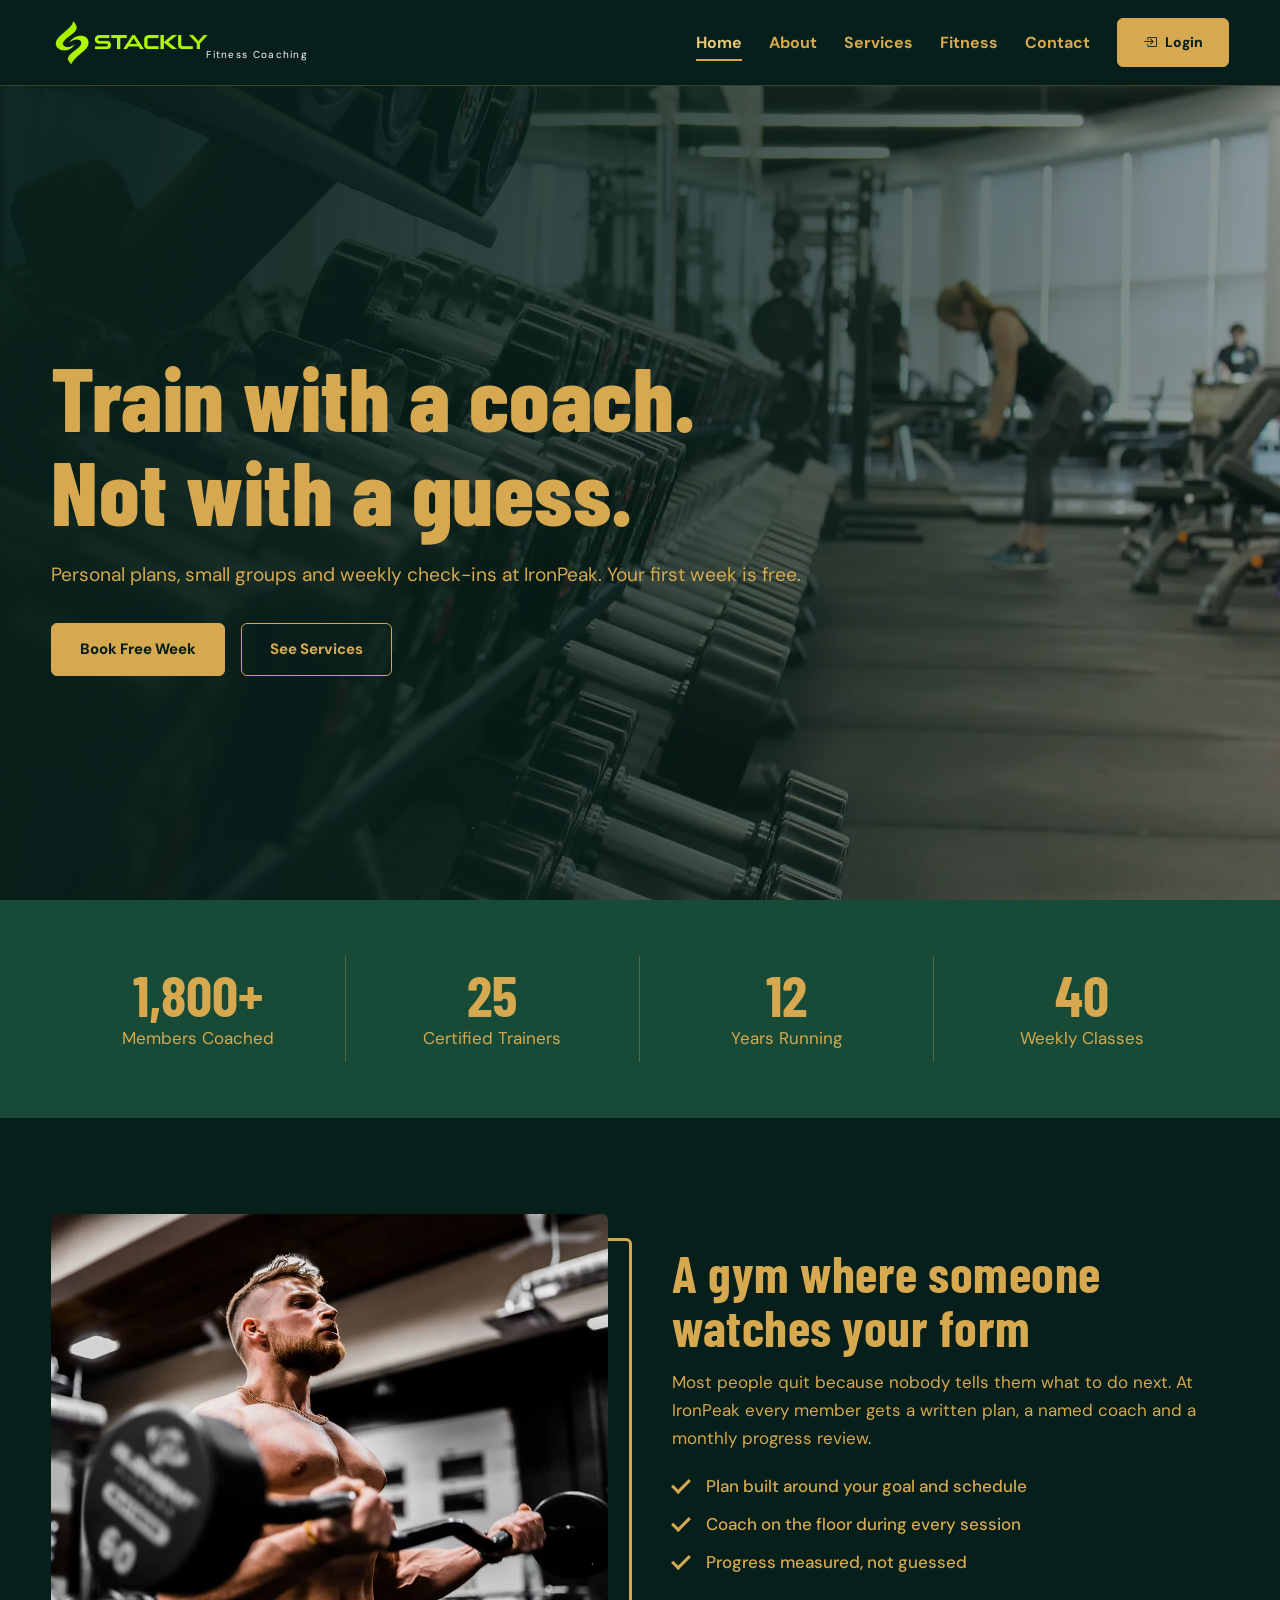
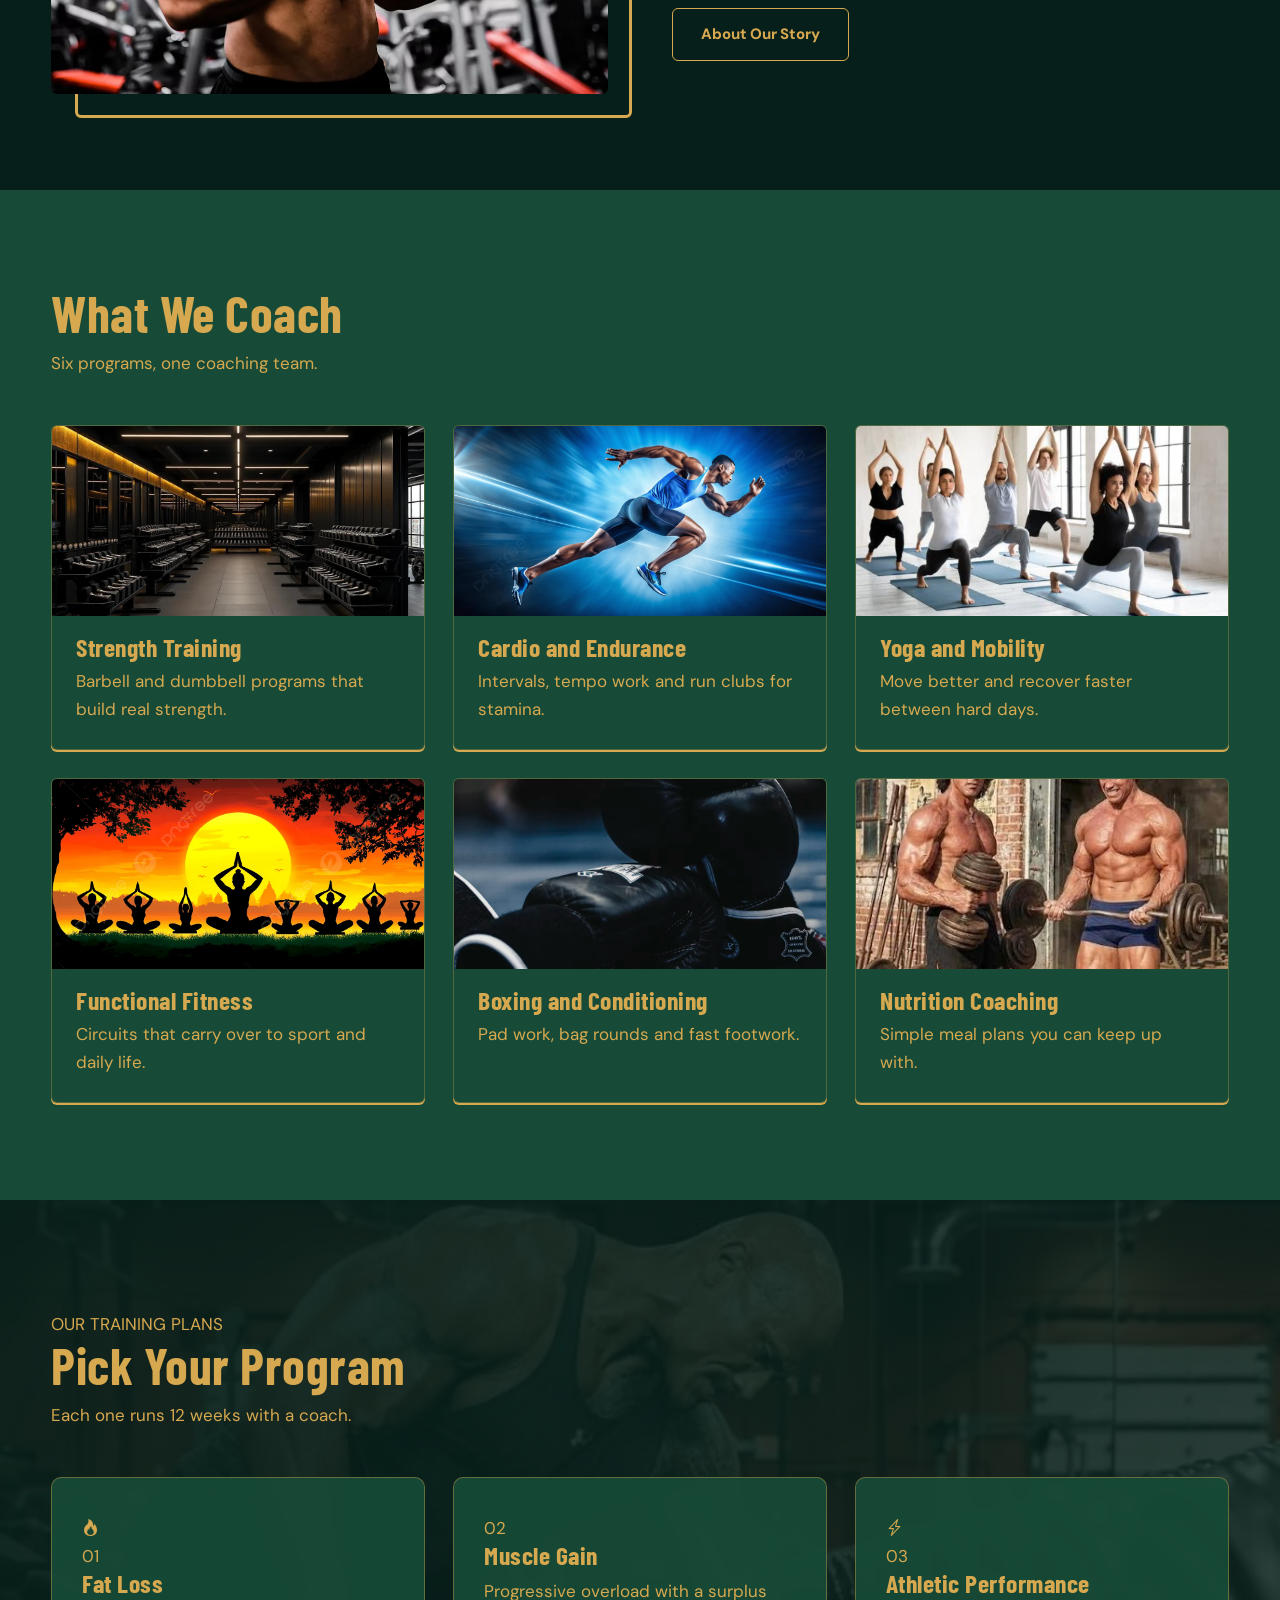
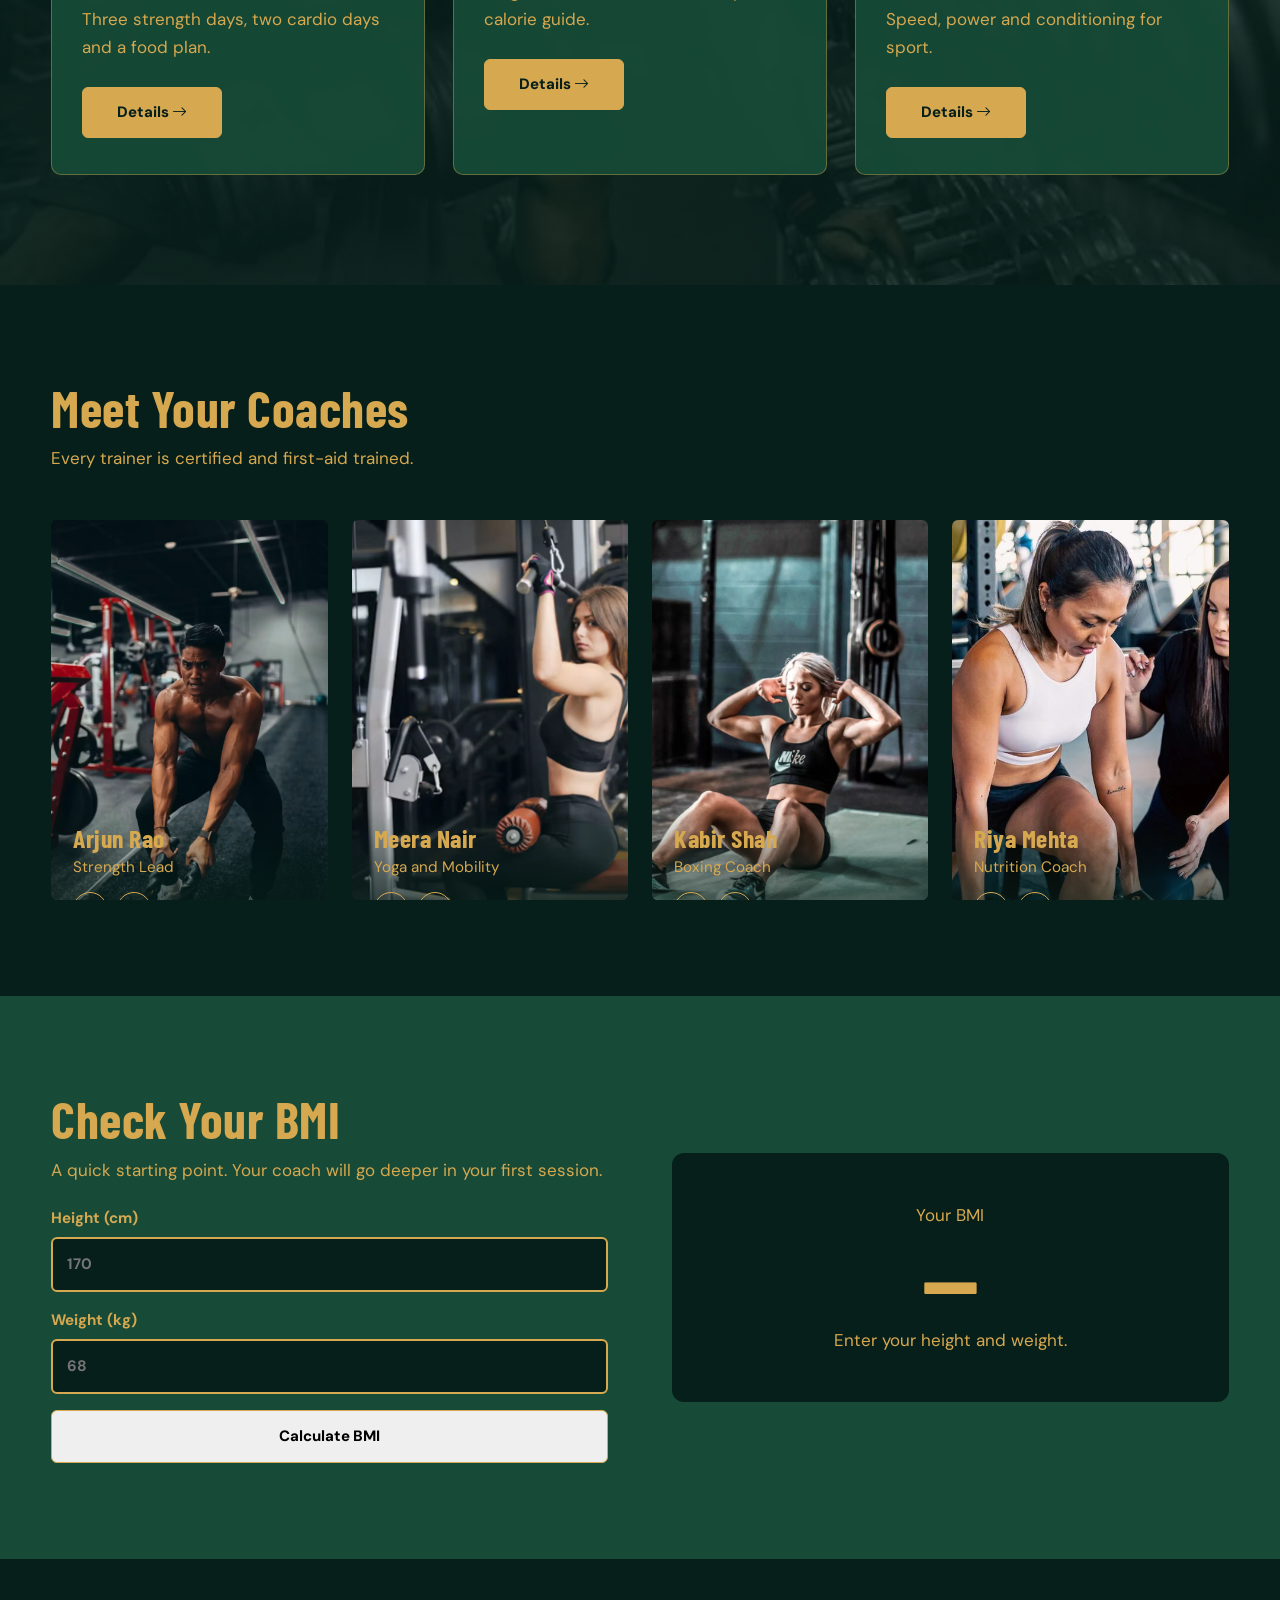
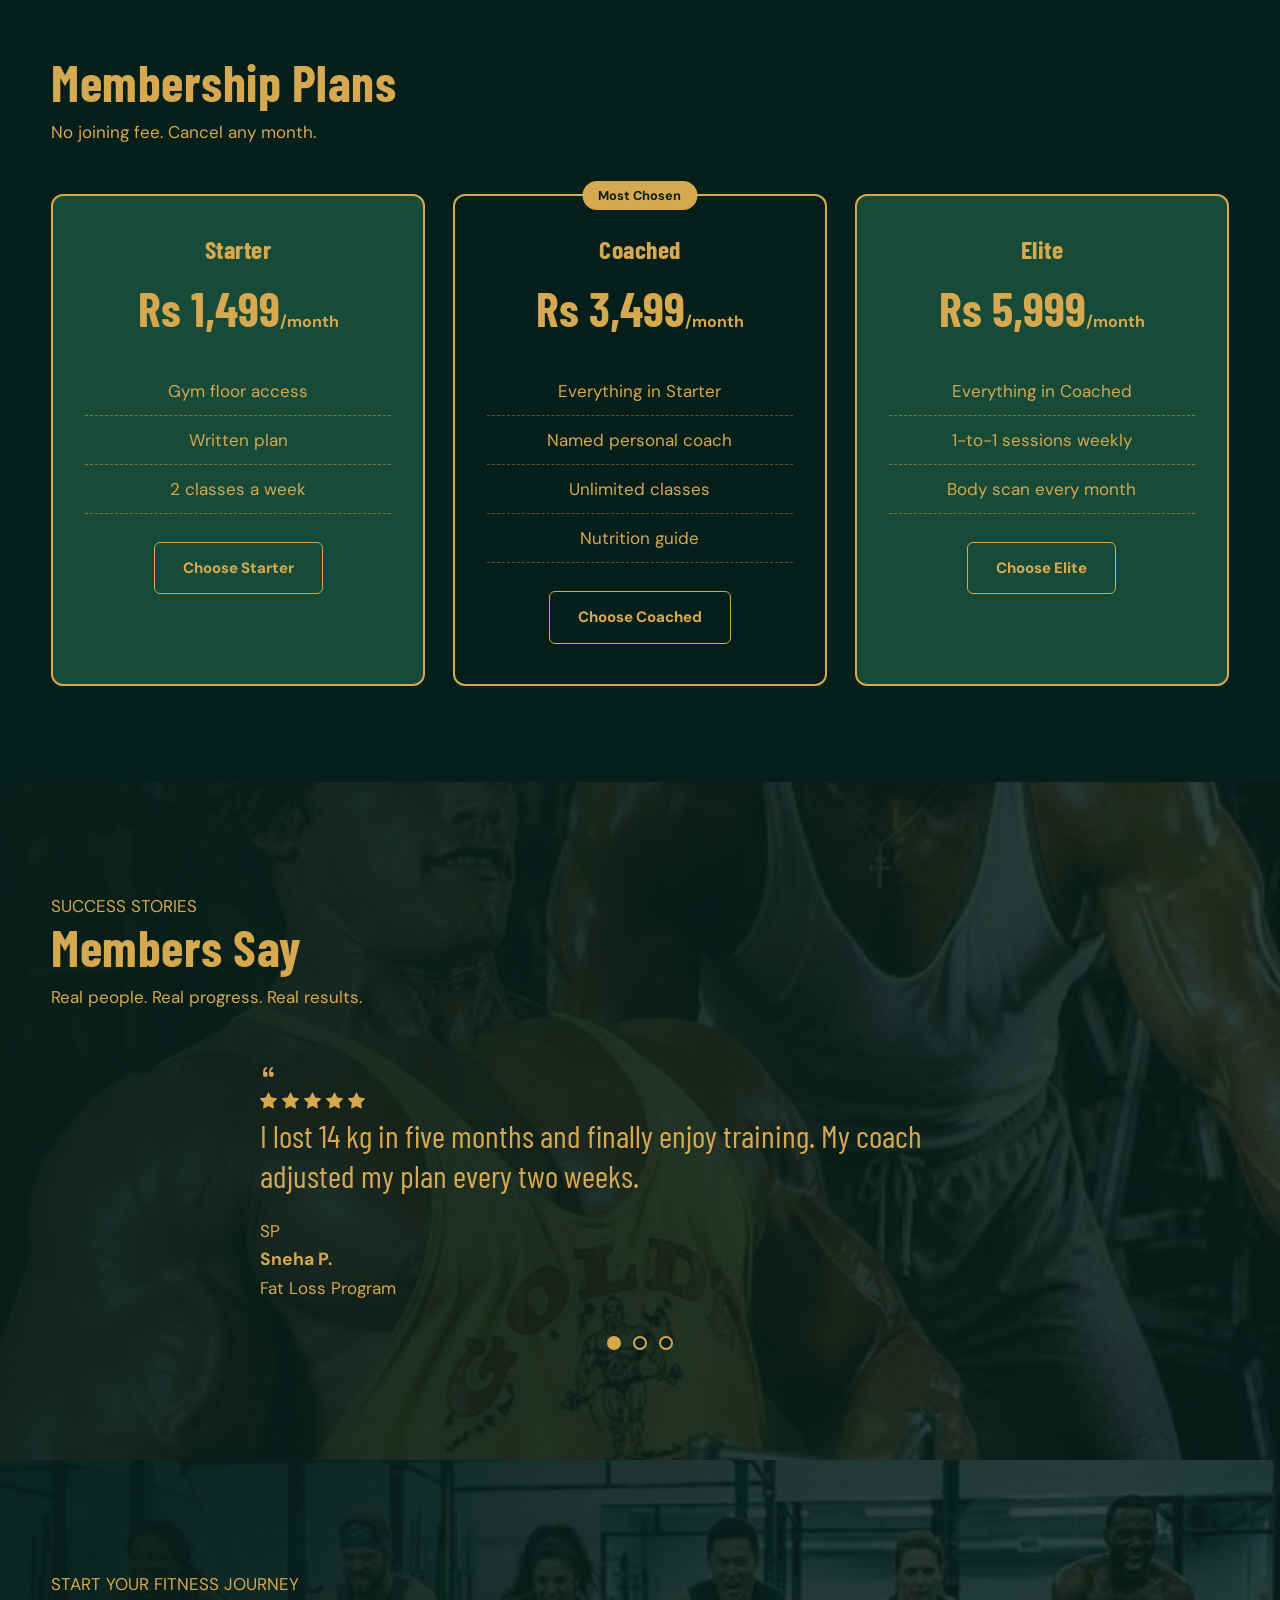
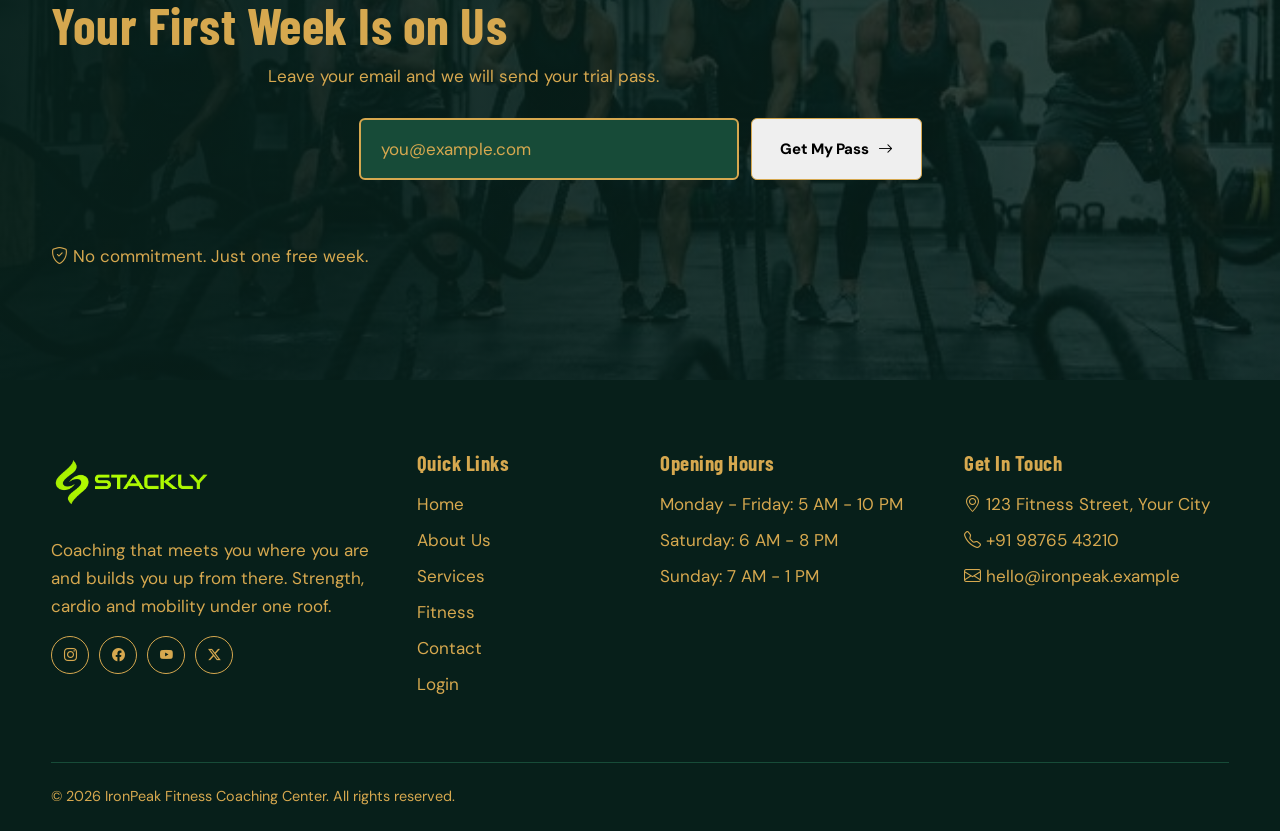
==== commit 7492ff2b: "Add files via upload" ====
--- a/index.html
+++ b/index.html
@@ -21,10 +21,7 @@
     <img src="assets/logo img1.webp" alt="IronPeak Logo">
 
       <small>Fitness Coaching</small>
-    </a><a href="index.html" class="logo">
-    <img src="assets/logo img1.webp" alt="IronPeak Logo">
-
-      <small>Fitness Coaching</small>
+ 
     </a>
 
     <!-- Navigation Menu -->
